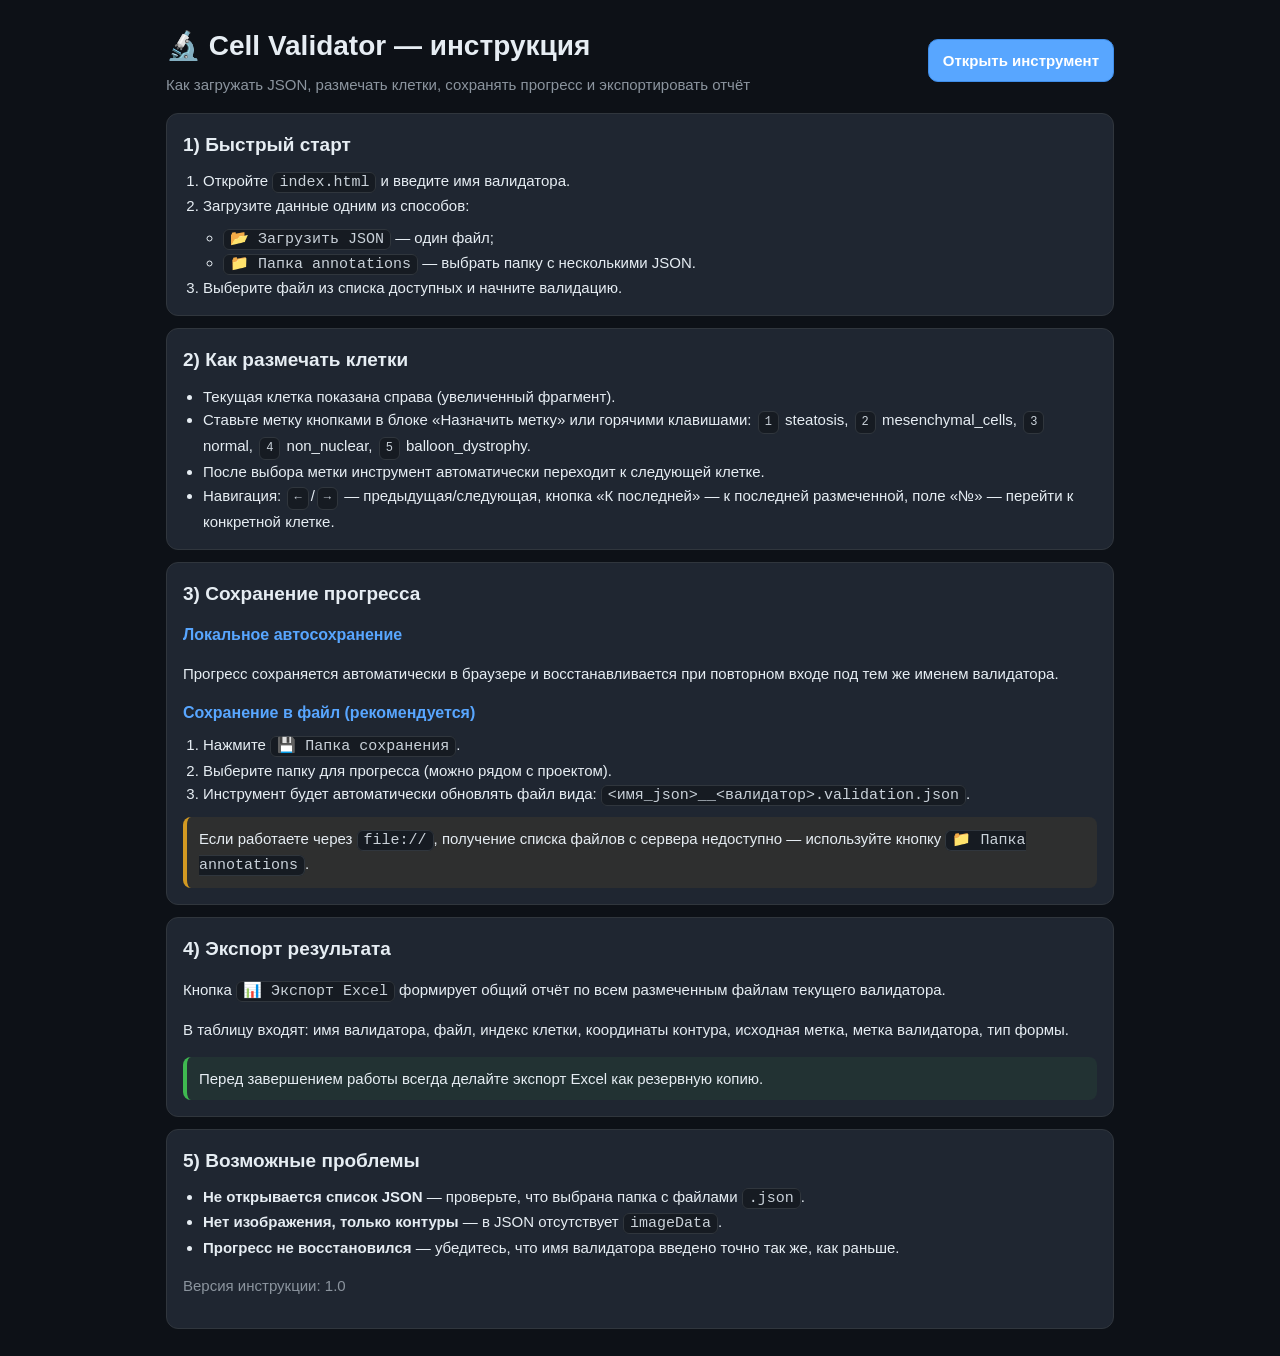
==== instruction.html @ 098b84ab "Added: instruction to app." ====
<!doctype html>
<html lang="ru">
<head>
  <meta charset="UTF-8" />
  <meta name="viewport" content="width=device-width, initial-scale=1.0" />
  <title>Cell Validator — Инструкция</title>
  <style>
    :root{
      --bg:#0d1117;
      --bg2:#161b22;
      --card:#1f2631;
      --text:#e6edf3;
      --muted:#8b949e;
      --border:#30363d;
      --blue:#58a6ff;
      --green:#3fb950;
      --yellow:#d29922;
    }
    *{box-sizing:border-box}
    body{
      margin:0;
      background:var(--bg);
      color:var(--text);
      font:15px/1.55 -apple-system,BlinkMacSystemFont,"Segoe UI",Roboto,Arial,sans-serif;
    }
    .wrap{
      max-width:980px;
      margin:0 auto;
      padding:24px 16px 40px;
    }
    .top{
      display:flex;
      gap:10px;
      align-items:center;
      justify-content:space-between;
      flex-wrap:wrap;
      margin-bottom:16px;
    }
    .title{
      font-size:28px;
      margin:0;
    }
    .sub{
      color:var(--muted);
      margin:6px 0 0;
    }
    .btn{
      display:inline-block;
      text-decoration:none;
      color:white;
      background:var(--blue);
      border:1px solid #3f8eea;
      border-radius:10px;
      padding:9px 14px;
      font-weight:600;
    }
    .card{
      background:var(--card);
      border:1px solid var(--border);
      border-radius:12px;
      padding:16px;
      margin-top:12px;
    }
    h2{
      margin:0 0 10px;
      font-size:19px;
    }
    h3{
      margin:14px 0 8px;
      font-size:16px;
      color:var(--blue);
    }
    ol, ul{
      margin:8px 0 0 20px;
      padding:0;
    }
    code{
      background:var(--bg2);
      border:1px solid var(--border);
      border-radius:6px;
      padding:1px 6px;
      color:#c9d1d9;
    }
    .note{
      border-left:4px solid var(--yellow);
      background:rgba(210,153,34,.08);
      padding:10px 12px;
      border-radius:8px;
      margin-top:10px;
    }
    .ok{
      border-left:4px solid var(--green);
      background:rgba(63,185,80,.08);
      padding:10px 12px;
      border-radius:8px;
      margin-top:10px;
    }
    .kbd{
      display:inline-block;
      min-width:20px;
      text-align:center;
      padding:1px 6px;
      margin:0 2px;
      border-radius:6px;
      border:1px solid var(--border);
      background:var(--bg2);
      font:12px/1.6 monospace;
      color:#c9d1d9;
    }
    .muted{color:var(--muted)}
  </style>
</head>
<body>
  <div class="wrap">
    <div class="top">
      <div>
        <h1 class="title">🔬 Cell Validator — инструкция</h1>
        <p class="sub">Как загружать JSON, размечать клетки, сохранять прогресс и экспортировать отчёт</p>
      </div>
      <a class="btn" href="index.html">Открыть инструмент</a>
    </div>

    <section class="card">
      <h2>1) Быстрый старт</h2>
      <ol>
        <li>Откройте <code>index.html</code> и введите имя валидатора.</li>
        <li>Загрузите данные одним из способов:
          <ul>
            <li><code>📂 Загрузить JSON</code> — один файл;</li>
            <li><code>📁 Папка annotations</code> — выбрать папку с несколькими JSON.</li>
          </ul>
        </li>
        <li>Выберите файл из списка доступных и начните валидацию.</li>
      </ol>
    </section>

    <section class="card">
      <h2>2) Как размечать клетки</h2>
      <ul>
        <li>Текущая клетка показана справа (увеличенный фрагмент).</li>
        <li>Ставьте метку кнопками в блоке «Назначить метку» или горячими клавишами:
          <span class="kbd">1</span> steatosis,
          <span class="kbd">2</span> mesenchymal_cells,
          <span class="kbd">3</span> normal,
          <span class="kbd">4</span> non_nuclear,
          <span class="kbd">5</span> balloon_dystrophy.
        </li>
        <li>После выбора метки инструмент автоматически переходит к следующей клетке.</li>
        <li>Навигация:
          <span class="kbd">←</span>/<span class="kbd">→</span> — предыдущая/следующая,
          кнопка «К последней» — к последней размеченной,
          поле «№» — перейти к конкретной клетке.
        </li>
      </ul>
    </section>

    <section class="card">
      <h2>3) Сохранение прогресса</h2>
      <h3>Локальное автосохранение</h3>
      <p>Прогресс сохраняется автоматически в браузере и восстанавливается при повторном входе под тем же именем валидатора.</p>

      <h3>Сохранение в файл (рекомендуется)</h3>
      <ol>
        <li>Нажмите <code>💾 Папка сохранения</code>.</li>
        <li>Выберите папку для прогресса (можно рядом с проектом).</li>
        <li>Инструмент будет автоматически обновлять файл вида:
          <code>&lt;имя_json&gt;__&lt;валидатор&gt;.validation.json</code>.</li>
      </ol>

      <div class="note">
        Если работаете через <code>file://</code>, получение списка файлов с сервера недоступно — используйте кнопку <code>📁 Папка annotations</code>.
      </div>
    </section>

    <section class="card">
      <h2>4) Экспорт результата</h2>
      <p>Кнопка <code>📊 Экспорт Excel</code> формирует общий отчёт по всем размеченным файлам текущего валидатора.</p>
      <p>В таблицу входят: имя валидатора, файл, индекс клетки, координаты контура, исходная метка, метка валидатора, тип формы.</p>
      <div class="ok">Перед завершением работы всегда делайте экспорт Excel как резервную копию.</div>
    </section>

    <section class="card">
      <h2>5) Возможные проблемы</h2>
      <ul>
        <li><b>Не открывается список JSON</b> — проверьте, что выбрана папка с файлами <code>.json</code>.</li>
        <li><b>Нет изображения, только контуры</b> — в JSON отсутствует <code>imageData</code>.</li>
        <li><b>Прогресс не восстановился</b> — убедитесь, что имя валидатора введено точно так же, как раньше.</li>
      </ul>
      <p class="muted">Версия инструкции: 1.0</p>
    </section>
  </div>
</body>
</html>
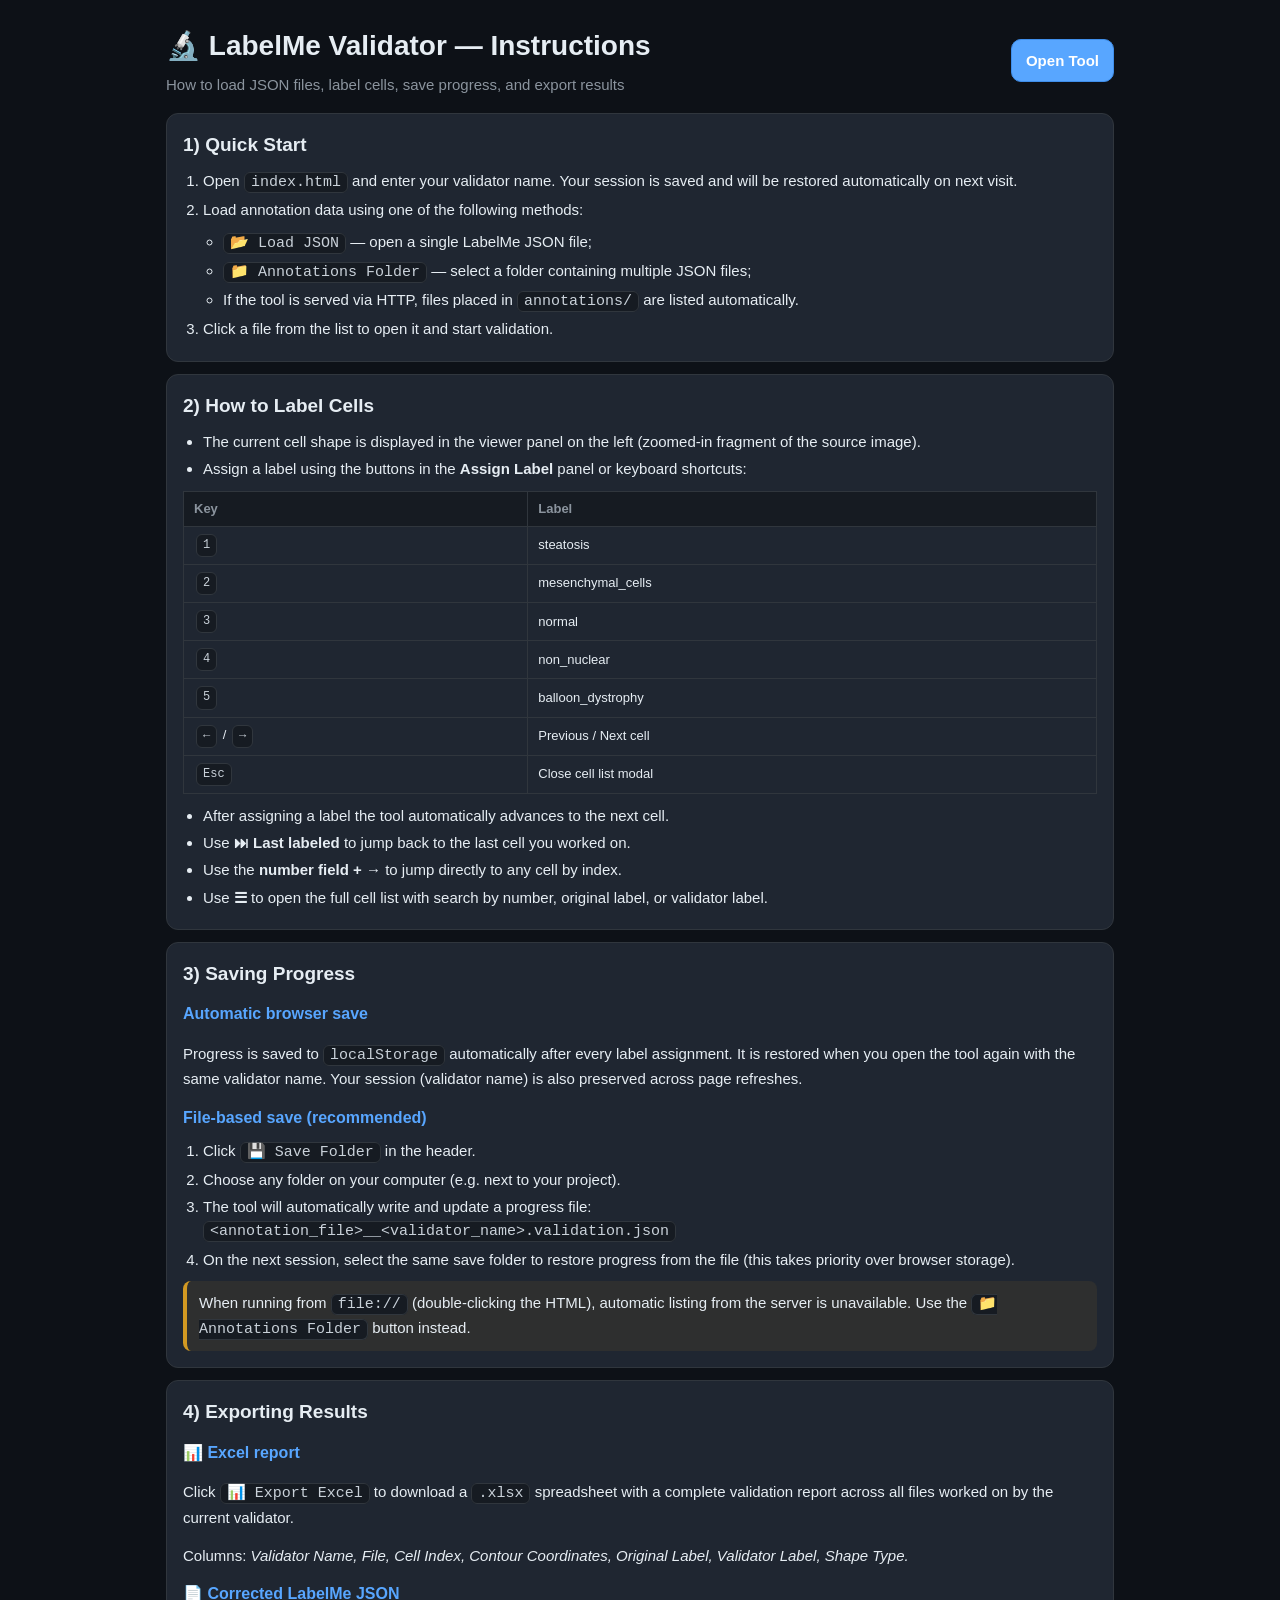
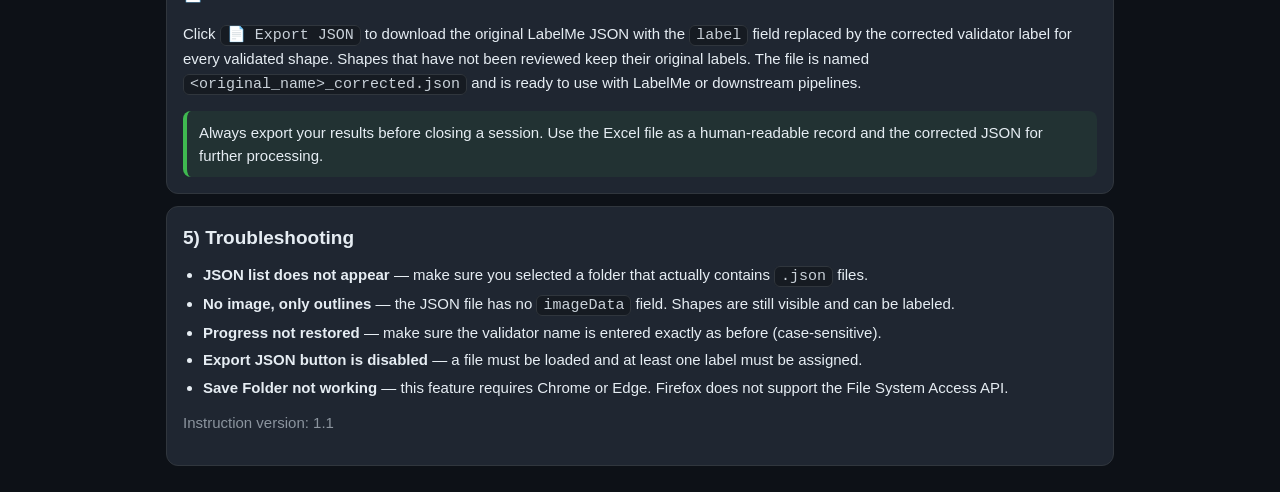
==== commit 66d72282: "Major update: translate to english; layout refactoring; json export." ====
--- a/instruction.html
+++ b/instruction.html
@@ -1,9 +1,9 @@
 <!doctype html>
-<html lang="ru">
+<html lang="en">
 <head>
   <meta charset="UTF-8" />
   <meta name="viewport" content="width=device-width, initial-scale=1.0" />
-  <title>Cell Validator — Инструкция</title>
+  <title>LabelMe Validator — Instructions</title>
   <style>
     :root{
       --bg:#0d1117;
@@ -74,6 +74,7 @@
       margin:8px 0 0 20px;
       padding:0;
     }
+    li{margin-bottom:4px}
     code{
       background:var(--bg2);
       border:1px solid var(--border);
@@ -107,6 +108,9 @@
       font:12px/1.6 monospace;
       color:#c9d1d9;
     }
+    table{width:100%;border-collapse:collapse;margin-top:10px;font-size:13px}
+    th,td{padding:7px 10px;border:1px solid var(--border);text-align:left}
+    th{background:var(--bg2);color:var(--muted)}
     .muted{color:var(--muted)}
   </style>
 </head>
@@ -114,79 +118,95 @@
   <div class="wrap">
     <div class="top">
       <div>
-        <h1 class="title">🔬 Cell Validator — инструкция</h1>
-        <p class="sub">Как загружать JSON, размечать клетки, сохранять прогресс и экспортировать отчёт</p>
+        <h1 class="title">🔬 LabelMe Validator — Instructions</h1>
+        <p class="sub">How to load JSON files, label cells, save progress, and export results</p>
       </div>
-      <a class="btn" href="index.html">Открыть инструмент</a>
+      <a class="btn" href="index.html">Open Tool</a>
     </div>
 
     <section class="card">
-      <h2>1) Быстрый старт</h2>
+      <h2>1) Quick Start</h2>
       <ol>
-        <li>Откройте <code>index.html</code> и введите имя валидатора.</li>
-        <li>Загрузите данные одним из способов:
+        <li>Open <code>index.html</code> and enter your validator name. Your session is saved and will be restored automatically on next visit.</li>
+        <li>Load annotation data using one of the following methods:
           <ul>
-            <li><code>📂 Загрузить JSON</code> — один файл;</li>
-            <li><code>📁 Папка annotations</code> — выбрать папку с несколькими JSON.</li>
+            <li><code>📂 Load JSON</code> — open a single LabelMe JSON file;</li>
+            <li><code>📁 Annotations Folder</code> — select a folder containing multiple JSON files;</li>
+            <li>If the tool is served via HTTP, files placed in <code>annotations/</code> are listed automatically.</li>
           </ul>
         </li>
-        <li>Выберите файл из списка доступных и начните валидацию.</li>
+        <li>Click a file from the list to open it and start validation.</li>
       </ol>
     </section>
 
     <section class="card">
-      <h2>2) Как размечать клетки</h2>
+      <h2>2) How to Label Cells</h2>
       <ul>
-        <li>Текущая клетка показана справа (увеличенный фрагмент).</li>
-        <li>Ставьте метку кнопками в блоке «Назначить метку» или горячими клавишами:
-          <span class="kbd">1</span> steatosis,
-          <span class="kbd">2</span> mesenchymal_cells,
-          <span class="kbd">3</span> normal,
-          <span class="kbd">4</span> non_nuclear,
-          <span class="kbd">5</span> balloon_dystrophy.
-        </li>
-        <li>После выбора метки инструмент автоматически переходит к следующей клетке.</li>
-        <li>Навигация:
-          <span class="kbd">←</span>/<span class="kbd">→</span> — предыдущая/следующая,
-          кнопка «К последней» — к последней размеченной,
-          поле «№» — перейти к конкретной клетке.
-        </li>
+        <li>The current cell shape is displayed in the viewer panel on the left (zoomed-in fragment of the source image).</li>
+        <li>Assign a label using the buttons in the <b>Assign Label</b> panel or keyboard shortcuts:</li>
       </ul>
-    </section>
-
-    <section class="card">
-      <h2>3) Сохранение прогресса</h2>
-      <h3>Локальное автосохранение</h3>
-      <p>Прогресс сохраняется автоматически в браузере и восстанавливается при повторном входе под тем же именем валидатора.</p>
-
-      <h3>Сохранение в файл (рекомендуется)</h3>
+      <table>
+        <tr><th>Key</th><th>Label</th></tr>
+        <tr><td><span class="kbd">1</span></td><td>steatosis</td></tr>
+        <tr><td><span class="kbd">2</span></td><td>mesenchymal_cells</td></tr>
+        <tr><td><span class="kbd">3</span></td><td>normal</td></tr>
+        <tr><td><span class="kbd">4</span></td><td>non_nuclear</td></tr>
+        <tr><td><span class="kbd">5</span></td><td>balloon_dystrophy</td></tr>
+        <tr><td><span class="kbd">←</span> / <span class="kbd">→</span></td><td>Previous / Next cell</td></tr>
+        <tr><td><span class="kbd">Esc</span></td><td>Close cell list modal</td></tr>
+      </table>
+      <ul style="margin-top:10px">
+        <li>After assigning a label the tool automatically advances to the next cell.</li>
+        <li>Use <b>⏭ Last labeled</b> to jump back to the last cell you worked on.</li>
+        <li>Use the <b>number field + →</b> to jump directly to any cell by index.</li>
+        <li>Use <b>☰</b> to open the full cell list with search by number, original label, or validator label.</li>
+      </ul>
+    </section>
+
+    <section class="card">
+      <h2>3) Saving Progress</h2>
+      <h3>Automatic browser save</h3>
+      <p>Progress is saved to <code>localStorage</code> automatically after every label assignment. It is restored when you open the tool again with the same validator name. Your session (validator name) is also preserved across page refreshes.</p>
+
+      <h3>File-based save (recommended)</h3>
       <ol>
-        <li>Нажмите <code>💾 Папка сохранения</code>.</li>
-        <li>Выберите папку для прогресса (можно рядом с проектом).</li>
-        <li>Инструмент будет автоматически обновлять файл вида:
-          <code>&lt;имя_json&gt;__&lt;валидатор&gt;.validation.json</code>.</li>
+        <li>Click <code>💾 Save Folder</code> in the header.</li>
+        <li>Choose any folder on your computer (e.g. next to your project).</li>
+        <li>The tool will automatically write and update a progress file:<br>
+          <code>&lt;annotation_file&gt;__&lt;validator_name&gt;.validation.json</code></li>
+        <li>On the next session, select the same save folder to restore progress from the file (this takes priority over browser storage).</li>
       </ol>
 
       <div class="note">
-        Если работаете через <code>file://</code>, получение списка файлов с сервера недоступно — используйте кнопку <code>📁 Папка annotations</code>.
+        When running from <code>file://</code> (double-clicking the HTML), automatic listing from the server is unavailable. Use the <code>📁 Annotations Folder</code> button instead.
       </div>
     </section>
 
     <section class="card">
-      <h2>4) Экспорт результата</h2>
-      <p>Кнопка <code>📊 Экспорт Excel</code> формирует общий отчёт по всем размеченным файлам текущего валидатора.</p>
-      <p>В таблицу входят: имя валидатора, файл, индекс клетки, координаты контура, исходная метка, метка валидатора, тип формы.</p>
-      <div class="ok">Перед завершением работы всегда делайте экспорт Excel как резервную копию.</div>
-    </section>
-
-    <section class="card">
-      <h2>5) Возможные проблемы</h2>
+      <h2>4) Exporting Results</h2>
+
+      <h3>📊 Excel report</h3>
+      <p>Click <code>📊 Export Excel</code> to download a <code>.xlsx</code> spreadsheet with a complete validation report across all files worked on by the current validator.</p>
+      <p>Columns: <i>Validator Name, File, Cell Index, Contour Coordinates, Original Label, Validator Label, Shape Type.</i></p>
+
+      <h3>📄 Corrected LabelMe JSON</h3>
+      <p>Click <code>📄 Export JSON</code> to download the original LabelMe JSON with the <code>label</code> field replaced by the corrected validator label for every validated shape. Shapes that have not been reviewed keep their original labels. The file is named <code>&lt;original_name&gt;_corrected.json</code> and is ready to use with LabelMe or downstream pipelines.</p>
+
+      <div class="ok">
+        Always export your results before closing a session. Use the Excel file as a human-readable record and the corrected JSON for further processing.
+      </div>
+    </section>
+
+    <section class="card">
+      <h2>5) Troubleshooting</h2>
       <ul>
-        <li><b>Не открывается список JSON</b> — проверьте, что выбрана папка с файлами <code>.json</code>.</li>
-        <li><b>Нет изображения, только контуры</b> — в JSON отсутствует <code>imageData</code>.</li>
-        <li><b>Прогресс не восстановился</b> — убедитесь, что имя валидатора введено точно так же, как раньше.</li>
+        <li><b>JSON list does not appear</b> — make sure you selected a folder that actually contains <code>.json</code> files.</li>
+        <li><b>No image, only outlines</b> — the JSON file has no <code>imageData</code> field. Shapes are still visible and can be labeled.</li>
+        <li><b>Progress not restored</b> — make sure the validator name is entered exactly as before (case-sensitive).</li>
+        <li><b>Export JSON button is disabled</b> — a file must be loaded and at least one label must be assigned.</li>
+        <li><b>Save Folder not working</b> — this feature requires Chrome or Edge. Firefox does not support the File System Access API.</li>
       </ul>
-      <p class="muted">Версия инструкции: 1.0</p>
+      <p class="muted" style="margin-top:12px">Instruction version: 1.1</p>
     </section>
   </div>
 </body>
